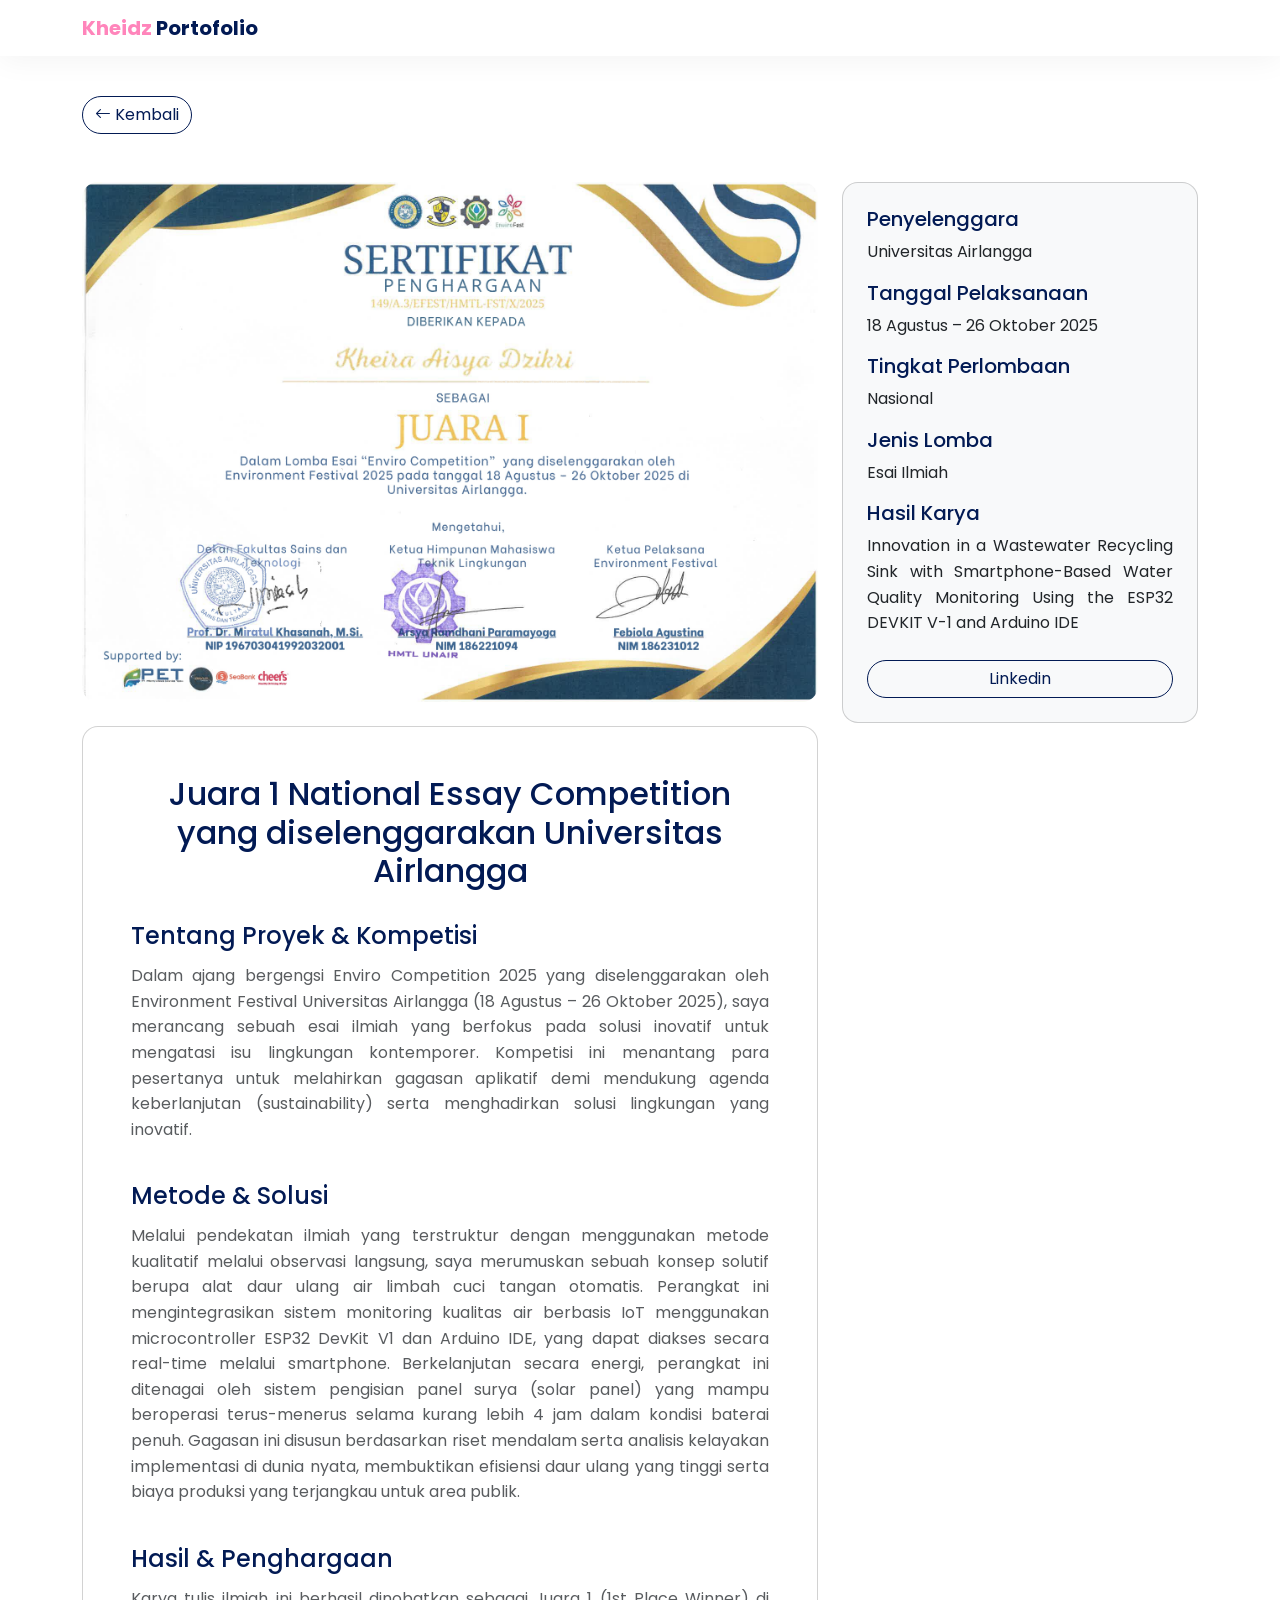
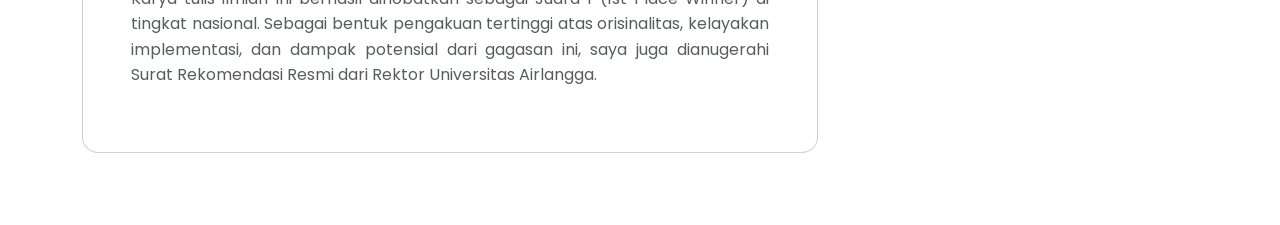
==== detail1.html @ 9e65a389 "first commit" ====
<!DOCTYPE html>
<html lang="en">

<head>
    <meta charset="UTF-8">
    <meta name="viewport" content="width=device-width, initial-scale=1.0">
    <title>Document</title>
    <link href="https://cdn.jsdelivr.net/npm/bootstrap@5.3.7/dist/css/bootstrap.min.css" rel="stylesheet">
    <link rel="stylesheet" href="https://cdn.jsdelivr.net/npm/bootstrap-icons@1.13.1/font/bootstrap-icons.min.css">
    <link rel="preconnect" href="https://fonts.googleapis.com">
    <link rel="preconnect" href="https://fonts.gstatic.com" crossorigin>
    <link
        href="https://fonts.googleapis.com/css2?family=Poppins:ital,wght@0,100;0,200;0,300;0,400;0,500;0,600;0,700;0,800;0,900;1,100;1,200;1,300;1,400;1,500;1,600;1,700;1,800;1,900&display=swap"
        rel="stylesheet">
    <link href="https://fonts.googleapis.com/css2?family=Montserrat:ital,wght@0,100..900;1,100..900&display=swap"
        rel="stylesheet">
    <link href="https://unpkg.com/aos@2.3.1/dist/aos.css" rel="stylesheet">
    <link rel="stylesheet" href="styleportof.css">

</head>

<body>
    <nav class="navbar navbar-expand-lg sticky-top navbar">
        <div class="container">
            <a class="navbar-brand fw-bold" href="index.html"> <span class="text-secondary">Kheidz</span> <span
                    class="text-primary">Portofolio</span></a>
        </div>
    </nav>

    <section class="py-4">
        <div class="container">
            <a href="index.html" class="btn btn-outline-secondary mt-3"><i class="bi bi-arrow-left"></i>
                Kembali</a>

            <div class="row mt-4 mb-5 g-4">
                <div class="col-lg-8">
                    <img src="photo/JUARA 1 ESSAY UNAIR TEKNIK LINGKUNGAN_page-0001.jpg" alt="Juara 1 Essay UNAIR"
                        class="img-fluid image-detail rounded-4 mx-auto d-block mb-4">
                    <div class="card rounded-4 p-4 p-md-5 mt-4">
                        <h2 class="text-primary text-center">Juara 1 National Essay Competition yang
                            diselenggarakan
                            Universitas Airlangga</h2>
                        <h4 class="text-primary mt-4 text-justify">Tentang Proyek & Kompetisi</h4>
                        <p class="text-muted mt-1 text-justify">
                            Dalam ajang bergengsi Enviro Competition 2025 yang diselenggarakan oleh Environment Festival Universitas Airlangga (18 Agustus – 26 Oktober 2025), saya merancang sebuah esai ilmiah yang berfokus pada solusi inovatif untuk mengatasi isu lingkungan kontemporer. Kompetisi ini menantang para pesertanya untuk melahirkan gagasan aplikatif demi mendukung agenda keberlanjutan (sustainability) serta menghadirkan solusi lingkungan yang inovatif.
                        </p>
                        <h4 class="text-primary mt-4 text-justify">Metode & Solusi</h4>
                        <p class="text-muted mt-1 text-justify">
                           Melalui pendekatan ilmiah yang terstruktur dengan menggunakan metode kualitatif melalui observasi langsung, saya merumuskan sebuah konsep solutif berupa alat daur ulang air limbah cuci tangan otomatis. Perangkat ini mengintegrasikan sistem monitoring kualitas air berbasis IoT menggunakan microcontroller ESP32 DevKit V1 dan Arduino IDE, yang dapat diakses secara real-time melalui smartphone. Berkelanjutan secara energi, perangkat ini ditenagai oleh sistem pengisian panel surya (solar panel) yang mampu beroperasi terus-menerus selama kurang lebih 4 jam dalam kondisi baterai penuh. Gagasan ini disusun berdasarkan riset mendalam serta analisis kelayakan implementasi di dunia nyata, membuktikan efisiensi daur ulang yang tinggi serta biaya produksi yang terjangkau untuk area publik.
                        </p>
                        <h4 class="text-primary mt-4 text-justify">Hasil & Penghargaan</h4>
                        <p class="text-muted mt-1 text-justify">
                           Karya tulis ilmiah ini berhasil dinobatkan sebagai Juara 1 (1st Place Winner) di tingkat nasional. Sebagai bentuk pengakuan tertinggi atas orisinalitas, kelayakan implementasi, dan dampak potensial dari gagasan ini, saya juga dianugerahi Surat Rekomendasi Resmi dari Rektor Universitas Airlangga.
                        </p>
                    </div>
                </div>
                <div class="col-lg-4">
                    <div class="card p-4 rounded-4 bg-light detail-sidebar-card">
                        <h4 class="text-primary fs-5">Penyelenggara</h4>
                        <p class="text-color mb-3">Universitas Airlangga</p>
                        <h4 class="text-primary fs-5">Tanggal Pelaksanaan</h4>
                        <p class="text-color mb-3">18 Agustus – 26 Oktober 2025</p>
                        <h4 class="text-primary fs-5">Tingkat Perlombaan</h4>
                        <p class="text-color mb-3">Nasional</p>
                        <h4 class="text-primary fs-5">Jenis Lomba</h4>
                        <p class="text-color mb-3">Esai Ilmiah</p>

                        <h4 class="text-primary fs-5">Hasil Karya</h4>
                        <p class="text-color text-justify mb-4">Innovation in a Wastewater Recycling Sink with Smartphone-Based Water Quality Monitoring Using the ESP32 DEVKIT V-1 and Arduino IDE</p>
                        <a href="https://www.linkedin.com/in/kheira-aisya-dzikri/details/projects/" class="btn btn-outline-primary w-100">Linkedin</a>
                    </div>
                </div>
            </div>
        </div>
    </section>
</body>

</html>
---- styleportof.css ----
:root {
    --primary-color: #021A54;
    --secondary-color: #FFCEE3;
    --tersier-color: #FF85BB;
    --background-color: #F5F5F5;
    --text-color: #333333;
    --font-sans: "Poppins", sans-serif;
    --font-logo: "Montserrat", sans-serif;
    --text-gray: #6B7280;
}

body {
    font-family: var(--font-sans);
}

.navbar {
    background-color: rgba(255, 255, 255, 0.75);
    /* untuk nge blur komponen di belakang navbar */
    backdrop-filter: blur(12px);
    box-shadow: 0 4px 30px rgba(0, 0, 0, 0.05);
}

.nav-link {
    border-radius: 50px;
}

.nav-link:hover {
    background-color: rgba(255, 199, 237, 0.38);
    border-radius: 50px;
    transition: 0.1s ease-in-out;
    transform: scale(1.05);
}

.btn {
    border-radius: 126px;
}

.btn-primary {
    background-color: var(--tersier-color);
    color: white;
    border-color: var(--tersier-color);
}

.btn-primary:hover {
    background-color: var(--primary-color) !important;
    color: var(--tersier-color) !important;
    border-color: var(--primary-color);
}

.btn-floating {
    color: white;
}

.btn-floating:hover {
    color: var(--tersier-color) !important;
    transform: scale(1.3) !important;
    transition: 0.1s ease-in-out;
}

.text-primary {
    color: var(--primary-color) !important;
}

.text-secondary {
    color: var(--tersier-color) !important;
}

.text-tersiary {
    color: var(--background-color) !important;
}

.btn-outline-primary {
    color: var(--primary-color) !important;
    border-color: var(--primary-color) !important;
    align-self: flex-end;
}

.btn-outline-primary:hover {
    background-color: var(--primary-color) !important;
    color: white !important;
}

.btn-outline-primary:active {
    color: white !important;
    border-color: var(--primary-color) !important;
    background-color: var(--primary-color) !important;
}

.btn-outline-secondary {
    color: var(--primary-color) !important;
    border-color: var(--primary-color) !important;
}

.btn-outline-secondary:hover {
    background-color: var(--primary-color) !important;
    color: var(--background-color) !important;
}

.border-secondary {
    border-color: var(--secondary-color) !important;
}

.text-justify {
    text-align: justify !important;
}

p, .card-text, .card-text-tentang, .lead, label, input, textarea {
    font-family: var(--font-sans) !important;
    line-height: 1.6;
}

.card-title {
    color: var(--primary-color);
}

.card-text {
    color: var(--text-color);
    font-size: 0.95rem;
    font-weight: 400;
    text-align: justify;
    padding: 16px;
}

.card-text-tentang {
    color: #021A54;
    font-size: 0.95rem;
    font-weight: 400;
    padding: 12px 16px;
}

.card-footer {
    background-color: rgb(255, 255, 255, 0.0);
}

.card {
    transition: all 0.3s ease-in-out;
}

.card:hover {
    transform: translateY(-8px) !important;
    box-shadow: 0 20px 40px rgba(0, 0, 0, 0.1) !important;
}

.card-img-top:hover {
    transform: scale(1.05);
}

.text-body-secondary {
    color: #ffff !important;
    padding-left: 16px;
}

.border-primary {
    border-color: var(--primary-color) !important;
}

.hubungi-saya {
    box-shadow: 0 20px 40px rgba(0, 0, 0, 0.1) !important;
}

.border-bottom {
    border-radius: 40%;
}

.linkedin {
    text-decoration: none;
    color: var(--primary-color);
}

/* ==========================================
   7. CAPSULE MARQUEE
   ========================================== */
.marquee-container {
    width: 100%;
    background-color: rgba(255, 255, 255, 0.03) !important;
    backdrop-filter: blur(8px);
    padding: 15px 0;
    overflow: hidden;
    display: flex;
    border-top: 1px solid rgba(255, 255, 255, 0.1);
    border-bottom: 1px solid rgba(255, 255, 255, 0.1);
}

.marquee-content {
    display: flex;
    animation: marquee 20s linear infinite;
    width: max-content;
}

.marquee-item {
    flex: 0 0 auto;
    padding: 0 20px;
    font-size: 1.2rem;
    white-space: nowrap;
}

@keyframes marquee {
    0% {
        transform: translateX(0%);
    }

    100% {
        transform: translateX(-50%);
    }
}

.marquee-container:hover .marquee-content {
    animation-play-state: paused;
}

.text-run-1 {
    background-color: #021A54;
    color: #fff8db;
}

.text-run-2 {
    background-color: #ffc7ed;
    color: #021A54;
}

.text-run-3 {
    background-color: #7d8abc;
    color: white;
}

.text-run-4 {
    background-color: #021A54;
    color: #ff85bb;
}

.text-run-5 {
    background-color: #ff85bb;
    color: #021A54;
}

.text-run-6 {
    background-color: #7d8abc;
    color: #021A54;
}

.text-gray {
    color: var(--text-gray);
    font-size: large;
}

.section-spacing {
    padding: 8rem 0;
}

.stat-number {
    font-size: 5rem;
    font-weight: 700;
    line-height: 1;
    margin-bottom: 0.5rem;
    letter-spacing: -0.04em;
    color: var(--primary-color);
}

.stat-number:hover {
    transform: scale(1.1);
    transition: 0.25s ease-in-out;
}

.backgorund-color {
    background-color: rgba(255, 206, 227, 0.555) !important;
}

/* bagian stack achievement */

.section-1 {
    background: hsl(265.3, 10%, 75%);
}

.card1 {
    position: sticky;
    top: 128px;
}

.card__inner {
    will-change: transform;
    background: white;
    display: flex;
    overflow: hidden;
    box-shadow: 0 25px 50px -12px hsla(265.3, 20%, 10%, 35%);
    transform-origin: center top;
}

.cards {
    max-width: 656px;
    margin: 0 auto;
    display: grid;
    grid-template-rows: repeat(var(--cards-count), var(--card-height));
    gap: 40px 0;
}

.card__image-container {
    display: flex;
    width: 100%;
    flex-shrink: 0;
}

.card__image {
    width: 100%;
    height: 100%;
    object-fit: cover;
}

.space {
    margin-top: 88px;
    margin-bottom: 128px;
}

@media (max-width: 600px) {
    .card__inner {
        flex-direction: column;
    }

    .card__image-container {
        width: 100%;
    }

    .card__image {
        aspect-ratio: 16 / 9;
    }

    .card__title {
        font-size: 32px;
    }

    .card__description {
        font-size: 16px;
    }

    .card__content {
        padding: 30px 20px;
    }
}

.card__link {
    display: block;
    position: relative;
    width: 100%;
    height: 100%;
    text-decoration: none;
    overflow: hidden;
}

.card__link::after {
    content: "Klik untuk detail";
    position: absolute;
    top: 0;
    left: 0;
    width: 100%;
    height: 100%;
    background: rgba(0, 0, 0, 0.45);
    color: #ffffff;
    font-size: 24px;
    font-weight: 600;
    display: flex;
    align-items: center;
    justify-content: center;
    border-radius: inherit;
    opacity: 0;
    transition: opacity 0.25s ease;
    pointer-events: none;
}

.card__link:hover::after {
    opacity: 1;
}

/* ==========================================
   8. NOTIFIKASI UNDUH RESUME (CUSTOM TOAST)
   ========================================== */
.custom-notify-toast {
    background: rgba(2, 26, 84, 0.75) !important;
    backdrop-filter: blur(16px) saturate(180%) !important;
    -webkit-backdrop-filter: blur(16px) saturate(180%) !important;
    color: #ffffff !important;
    border: 1px solid rgba(255, 133, 187, 0.35) !important;
    border-radius: 50px !important;
    box-shadow: 0 10px 30px rgba(2, 26, 84, 0.25), 0 0 15px rgba(255, 133, 187, 0.2) !important;
    z-index: 9999 !important;
    padding: 8px 20px !important;
    margin-top: 20px !important;
    width: auto !important;
    max-width: fit-content !important;
    display: inline-flex !important;
}

.notify-icon-badge {
    width: 28px;
    height: 28px;
    background: linear-gradient(135deg, var(--tersier-color) 0%, var(--secondary-color) 100%);
    color: var(--primary-color) !important;
    border-radius: 50%;
    display: flex;
    align-items: center;
    justify-content: center;
    flex-shrink: 0;
    box-shadow: 0 3px 8px rgba(255, 133, 187, 0.35);
}

.notify-icon-badge [data-notify="icon"] {
    font-size: 0.92rem;
    color: var(--primary-color) !important;
}

.notify-text {
    color: #ffffff !important;
    font-size: 0.88rem;
    font-family: var(--font-sans);
    letter-spacing: 0.2px;
    white-space: nowrap;
}

/* ==========================================
   9. STACKED CARDS DECK (PRESTASI SAYA)
   ========================================== */
.stacked-cards-container {
    max-width: 860px;
    margin: 0 auto;
    display: flex;
    flex-direction: column;
    gap: 35px;
    padding-bottom: 60px;
}

.stacked-card-item {
    position: sticky;
    top: 120px;
    will-change: transform;
}

.stacked-card-item:nth-child(1) { top: 110px; }
.stacked-card-item:nth-child(2) { top: 135px; }
.stacked-card-item:nth-child(3) { top: 160px; }
.stacked-card-item:nth-child(4) { top: 185px; }
.stacked-card-item:nth-child(5) { top: 210px; }

.stacked-card {
    background: #ffffff;
    border: 1px solid rgba(2, 26, 84, 0.08);
    border-radius: 24px !important;
    box-shadow: 0 20px 45px rgba(2, 26, 84, 0.12);
    overflow: hidden;
    transition: transform 0.35s ease, box-shadow 0.35s ease, border-color 0.35s ease;
}

.stacked-card:hover {
    transform: translateY(-6px) scale(1.01);
    box-shadow: 0 30px 60px rgba(2, 26, 84, 0.18) !important;
    border-color: rgba(255, 133, 187, 0.5);
}

.stacked-card-img-box {
    position: relative;
    overflow: hidden;
    border-radius: 18px;
    aspect-ratio: 4 / 3;
}

.stacked-card-img {
    width: 100%;
    height: 100%;
    object-fit: cover;
    transition: transform 0.4s ease;
}

.stacked-card:hover .stacked-card-img {
    transform: scale(1.05);
}

.achievement-badge {
    font-size: 0.82rem;
    letter-spacing: 0.3px;
    box-shadow: 0 4px 10px rgba(0, 0, 0, 0.15);
    z-index: 2;
}

.badge-gold {
    background: linear-gradient(135deg, #FF85BB 0%, #FFCEE3 100%);
    color: #021A54;
}

.badge-silver {
    background: linear-gradient(135deg, #021A54 0%, #304C89 100%);
    color: #ffffff;
}

/* Hero Image Natural Aesthetic Styling */
.hero-img {
    max-width: 440px;
    width: 100%;
    height: auto;
    border-radius: 28px !important;
    box-shadow: 0 15px 35px rgba(2, 26, 84, 0.12) !important;
    border: 4px solid #ffffff;
    transition: transform 0.35s ease, box-shadow 0.35s ease;
}

.hero-img:hover {
    transform: translateY(-4px) scale(1.01);
    box-shadow: 0 20px 45px rgba(2, 26, 84, 0.18) !important;
}

/* Non-Intrusive Responsive Adjustments */
img {
    max-width: 100%;
}

@media (max-width: 768px) {
    #home {
        min-height: auto !important;
        padding-top: 1.5rem !important;
        padding-bottom: 2rem !important;
    }
    #home .container {
        padding-top: 1rem !important;
        margin-top: 0 !important;
    }
    .stacked-card-item {
        top: 90px !important;
    }
    .hero-img {
        max-width: 100% !important;
        height: auto !important;
    }
}
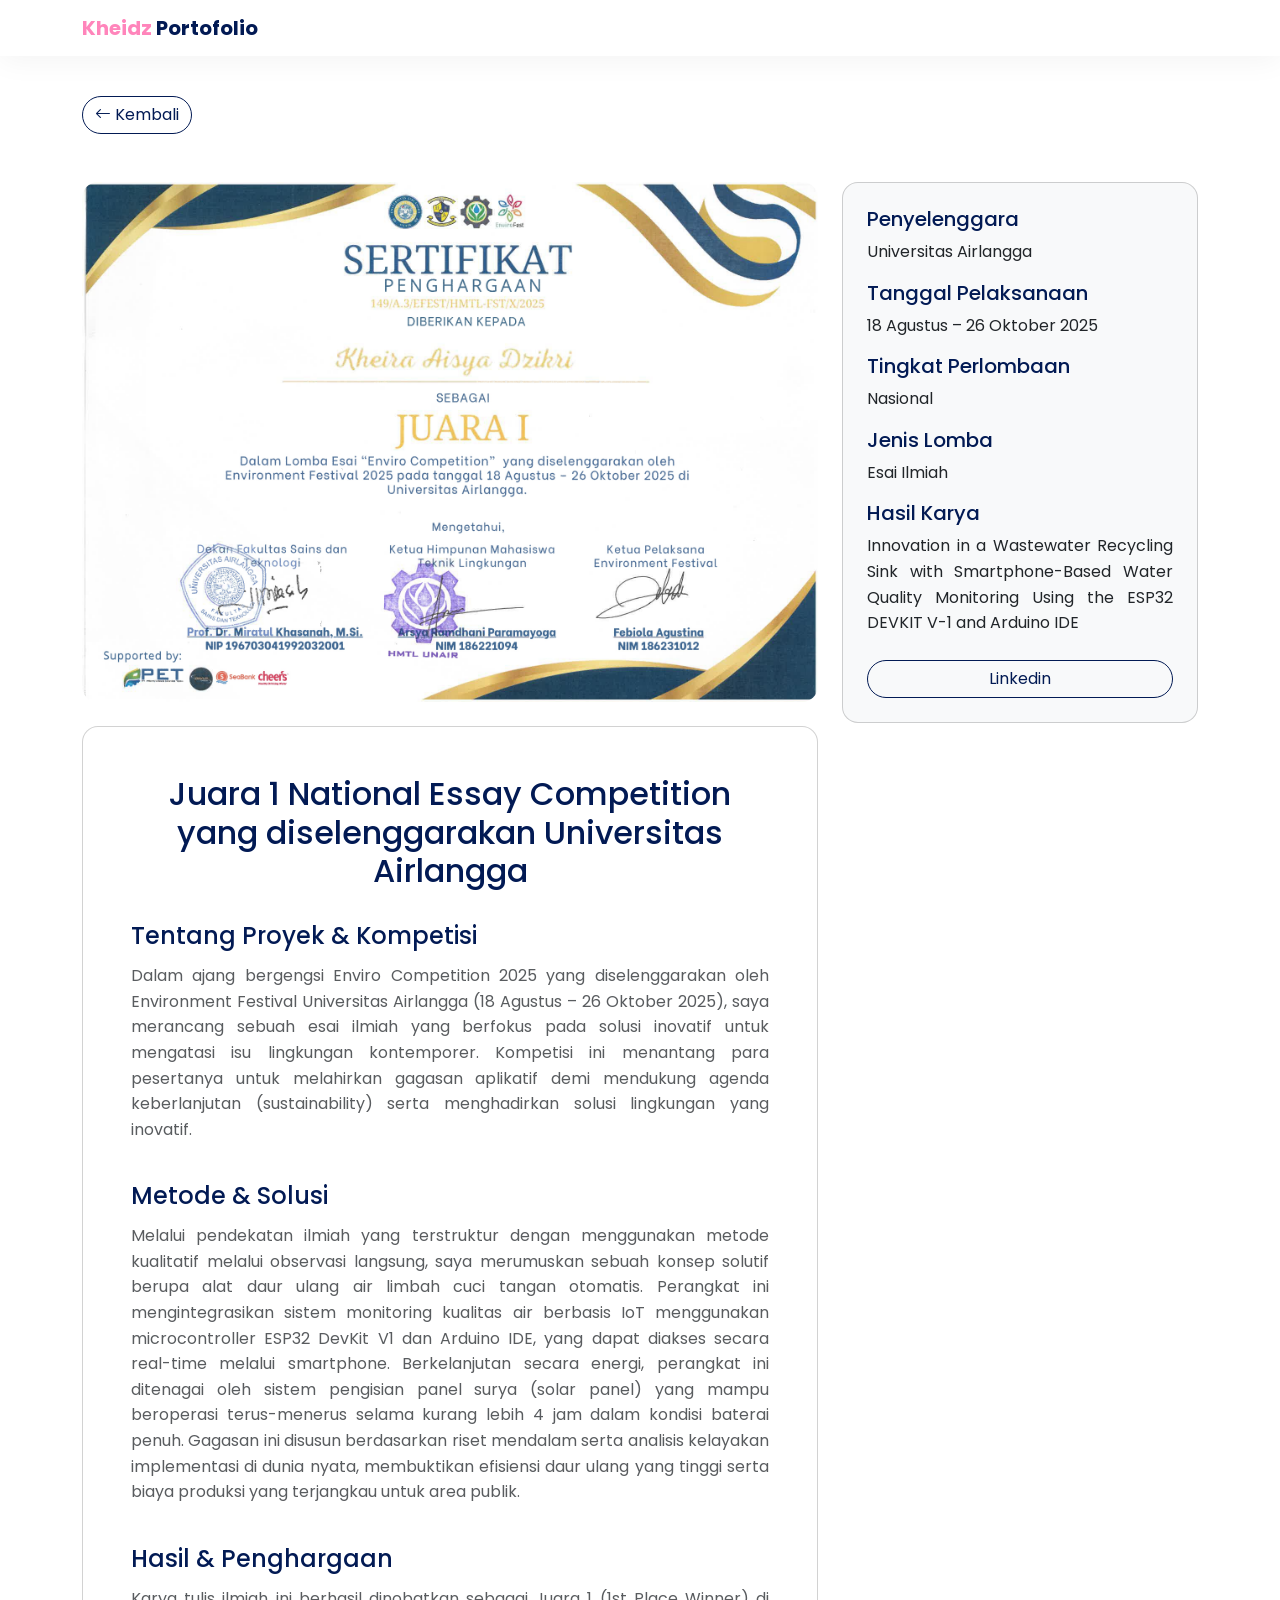
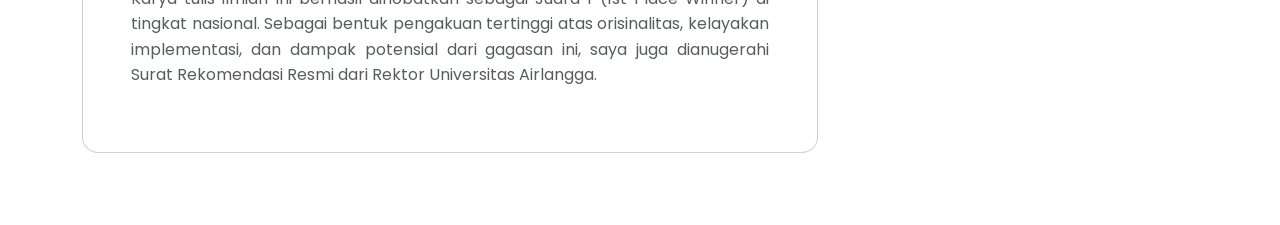
==== commit b69d23df: "vhange the sticky fitur" ====
--- a/detail1.html
+++ b/detail1.html
@@ -32,7 +32,7 @@
             <a href="index.html" class="btn btn-outline-secondary mt-3"><i class="bi bi-arrow-left"></i>
                 Kembali</a>
 
-            <div class="row mt-4 mb-5 g-4">
+            <div class="row mt-4 mb-5 g-4 detail-layout">
                 <div class="col-lg-8">
                     <img src="photo/JUARA 1 ESSAY UNAIR TEKNIK LINGKUNGAN_page-0001.jpg" alt="Juara 1 Essay UNAIR"
                         class="img-fluid image-detail rounded-4 mx-auto d-block mb-4">
@@ -54,7 +54,7 @@
                         </p>
                     </div>
                 </div>
-                <div class="col-lg-4">
+                <div class="col-lg-4 detail-sidebar-column">
                     <div class="card p-4 rounded-4 bg-light detail-sidebar-card">
                         <h4 class="text-primary fs-5">Penyelenggara</h4>
                         <p class="text-color mb-3">Universitas Airlangga</p>
--- a/styleportof.css
+++ b/styleportof.css
@@ -310,7 +310,33 @@
     margin-bottom: 128px;
 }
 
-@media (max-width: 600px) {
+.detail-sidebar-column {
+    align-self: flex-start !important;
+    height: fit-content;
+    position: sticky;
+    top: 6rem;
+    z-index: 10;
+}
+
+.detail-layout {
+    align-items: flex-start;
+}
+
+.detail-sidebar-card {
+    margin-bottom: 1rem;
+}
+
+.detail-sidebar-card:hover {
+    transform: none !important;
+}
+
+@media (max-width: 991.98px) {
+    .detail-sidebar-column {
+        align-self: auto !important;
+        height: auto;
+        position: static;
+    }
+
     .card__inner {
         flex-direction: column;
     }
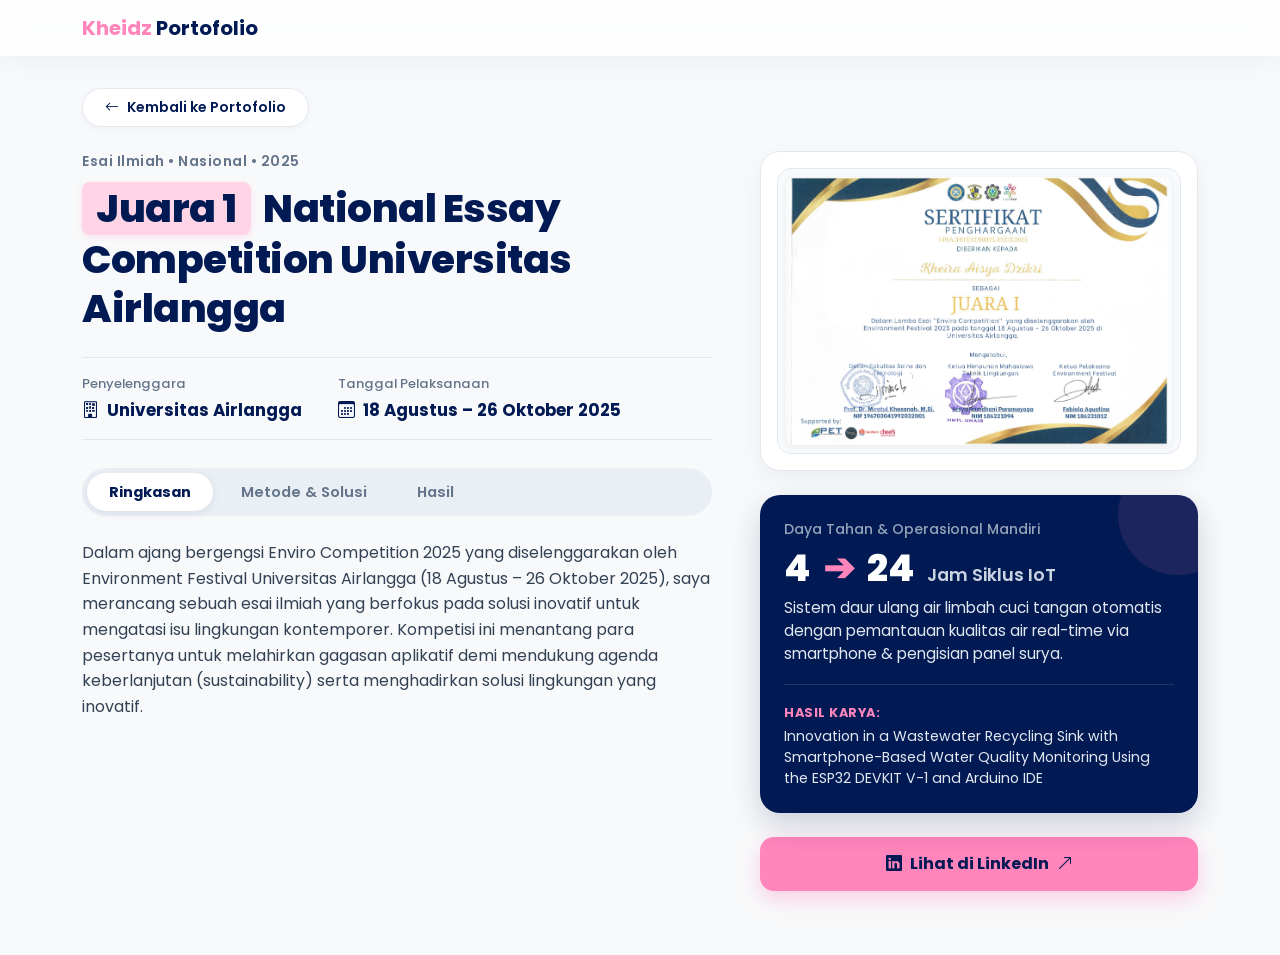
==== commit 6fcd9602: "feat: add dedicated detail prestasi styling and update detail pages" ====
--- a/detail1.html
+++ b/detail1.html
@@ -1,78 +1,209 @@
 <!DOCTYPE html>
-<html lang="en">
+<html lang="id">
 
 <head>
     <meta charset="UTF-8">
     <meta name="viewport" content="width=device-width, initial-scale=1.0">
-    <title>Document</title>
+    <title>Juara 1 Essay UNAIR - Kheira Aisya Dzikri</title>
     <link href="https://cdn.jsdelivr.net/npm/bootstrap@5.3.7/dist/css/bootstrap.min.css" rel="stylesheet">
     <link rel="stylesheet" href="https://cdn.jsdelivr.net/npm/bootstrap-icons@1.13.1/font/bootstrap-icons.min.css">
     <link rel="preconnect" href="https://fonts.googleapis.com">
     <link rel="preconnect" href="https://fonts.gstatic.com" crossorigin>
-    <link
-        href="https://fonts.googleapis.com/css2?family=Poppins:ital,wght@0,100;0,200;0,300;0,400;0,500;0,600;0,700;0,800;0,900;1,100;1,200;1,300;1,400;1,500;1,600;1,700;1,800;1,900&display=swap"
-        rel="stylesheet">
-    <link href="https://fonts.googleapis.com/css2?family=Montserrat:ital,wght@0,100..900;1,100..900&display=swap"
-        rel="stylesheet">
+    <link href="https://fonts.googleapis.com/css2?family=Poppins:ital,wght@0,300;0,400;0,500;0,600;0,700;0,800;1,400;1,600&display=swap" rel="stylesheet">
+    <link href="https://fonts.googleapis.com/css2?family=Montserrat:ital,wght@0,100..900;1,100..900&display=swap" rel="stylesheet">
     <link href="https://unpkg.com/aos@2.3.1/dist/aos.css" rel="stylesheet">
-    <link rel="stylesheet" href="styleportof.css">
-
+    <link rel="stylesheet" href="styleportof.css?v=3">
+    <link rel="stylesheet" href="detail-prestasi.css?v=1">
 </head>
 
-<body>
+<body class="detail-body-bg">
+    <!-- 1. Header Portfolio -->
     <nav class="navbar navbar-expand-lg sticky-top navbar">
         <div class="container">
-            <a class="navbar-brand fw-bold" href="index.html"> <span class="text-secondary">Kheidz</span> <span
-                    class="text-primary">Portofolio</span></a>
+            <a class="navbar-brand fw-bold" href="index.html">
+                <span class="text-secondary">Kheidz</span> <span class="text-primary">Portofolio</span>
+            </a>
         </div>
     </nav>
 
-    <section class="py-4">
+    <main class="detail-section">
         <div class="container">
-            <a href="index.html" class="btn btn-outline-secondary mt-3"><i class="bi bi-arrow-left"></i>
-                Kembali</a>
-
-            <div class="row mt-4 mb-5 g-4 detail-layout">
-                <div class="col-lg-8">
-                    <img src="photo/JUARA 1 ESSAY UNAIR TEKNIK LINGKUNGAN_page-0001.jpg" alt="Juara 1 Essay UNAIR"
-                        class="img-fluid image-detail rounded-4 mx-auto d-block mb-4">
-                    <div class="card rounded-4 p-4 p-md-5 mt-4">
-                        <h2 class="text-primary text-center">Juara 1 National Essay Competition yang
-                            diselenggarakan
-                            Universitas Airlangga</h2>
-                        <h4 class="text-primary mt-4 text-justify">Tentang Proyek & Kompetisi</h4>
-                        <p class="text-muted mt-1 text-justify">
-                            Dalam ajang bergengsi Enviro Competition 2025 yang diselenggarakan oleh Environment Festival Universitas Airlangga (18 Agustus – 26 Oktober 2025), saya merancang sebuah esai ilmiah yang berfokus pada solusi inovatif untuk mengatasi isu lingkungan kontemporer. Kompetisi ini menantang para pesertanya untuk melahirkan gagasan aplikatif demi mendukung agenda keberlanjutan (sustainability) serta menghadirkan solusi lingkungan yang inovatif.
-                        </p>
-                        <h4 class="text-primary mt-4 text-justify">Metode & Solusi</h4>
-                        <p class="text-muted mt-1 text-justify">
-                           Melalui pendekatan ilmiah yang terstruktur dengan menggunakan metode kualitatif melalui observasi langsung, saya merumuskan sebuah konsep solutif berupa alat daur ulang air limbah cuci tangan otomatis. Perangkat ini mengintegrasikan sistem monitoring kualitas air berbasis IoT menggunakan microcontroller ESP32 DevKit V1 dan Arduino IDE, yang dapat diakses secara real-time melalui smartphone. Berkelanjutan secara energi, perangkat ini ditenagai oleh sistem pengisian panel surya (solar panel) yang mampu beroperasi terus-menerus selama kurang lebih 4 jam dalam kondisi baterai penuh. Gagasan ini disusun berdasarkan riset mendalam serta analisis kelayakan implementasi di dunia nyata, membuktikan efisiensi daur ulang yang tinggi serta biaya produksi yang terjangkau untuk area publik.
-                        </p>
-                        <h4 class="text-primary mt-4 text-justify">Hasil & Penghargaan</h4>
-                        <p class="text-muted mt-1 text-justify">
-                           Karya tulis ilmiah ini berhasil dinobatkan sebagai Juara 1 (1st Place Winner) di tingkat nasional. Sebagai bentuk pengakuan tertinggi atas orisinalitas, kelayakan implementasi, dan dampak potensial dari gagasan ini, saya juga dianugerahi Surat Rekomendasi Resmi dari Rektor Universitas Airlangga.
-                        </p>
+            <!-- 1. Tombol Kembali -->
+            <div class="mb-4" data-aos="fade-up" data-aos-duration="600">
+                <a href="index.html#achievement" class="detail-back-btn">
+                    <i class="bi bi-arrow-left me-2"></i> Kembali ke Portofolio
+                </a>
+            </div>
+
+            <!-- Responsive Container -->
+            <div class="detail-grid-container">
+                <!-- Main Info Column (Left on Desktop) -->
+                <div class="detail-col-main" data-aos="fade-up" data-aos-duration="750">
+                    <!-- 2. Kategori Prestasi & Judul Besar dengan Highlight Pink -->
+                    <div class="detail-header-block detail-order-1">
+                        <div class="detail-overline">
+                            Esai Ilmiah • Nasional • 2025
+                        </div>
+                        <h1 class="detail-main-title">
+                            <span class="detail-rank-highlight">Juara 1</span> National Essay Competition Universitas Airlangga
+                        </h1>
+                    </div>
+
+                    <!-- 3. Informasi Penyelenggara dan Tanggal dengan Divider Rapi -->
+                    <div class="detail-meta-horizontal detail-order-3">
+                        <div class="detail-meta-item">
+                            <span class="detail-meta-label">Penyelenggara</span>
+                            <span class="detail-meta-value">
+                                <i class="bi bi-building me-2"></i> Universitas Airlangga
+                            </span>
+                        </div>
+                        <div class="detail-meta-item">
+                            <span class="detail-meta-label">Tanggal Pelaksanaan</span>
+                            <span class="detail-meta-value">
+                                <i class="bi bi-calendar3 me-2"></i> 18 Agustus – 26 Oktober 2025
+                            </span>
+                        </div>
+                    </div>
+
+                    <!-- 5. Tab Interaktif Ringkasan, Metode, dan Hasil -->
+                    <div class="detail-tabs-nav detail-order-5" role="tablist">
+                        <button class="detail-tab-btn active" data-tab="tab-ringkasan" type="button" role="tab" aria-selected="true">Ringkasan</button>
+                        <button class="detail-tab-btn" data-tab="tab-metode" type="button" role="tab" aria-selected="false">
+                            <span class="tab-label-full">Metode & Solusi</span>
+                            <span class="tab-label-short">Metode</span>
+                        </button>
+                        <button class="detail-tab-btn" data-tab="tab-hasil" type="button" role="tab" aria-selected="false">Hasil</button>
+                    </div>
+
+                    <!-- 6. Deskripsi Sesuai Tab yang Aktif -->
+                    <div class="detail-tab-content detail-order-6">
+                        <!-- Tab 1: Ringkasan -->
+                        <div class="detail-tab-pane active" id="tab-ringkasan" role="tabpanel">
+                            <p>
+                                Dalam ajang bergengsi Enviro Competition 2025 yang diselenggarakan oleh Environment Festival Universitas Airlangga (18 Agustus – 26 Oktober 2025), saya merancang sebuah esai ilmiah yang berfokus pada solusi inovatif untuk mengatasi isu lingkungan kontemporer. Kompetisi ini menantang para pesertanya untuk melahirkan gagasan aplikatif demi mendukung agenda keberlanjutan (sustainability) serta menghadirkan solusi lingkungan yang inovatif.
+                            </p>
+                        </div>
+
+                        <!-- Tab 2: Metode & Solusi -->
+                        <div class="detail-tab-pane" id="tab-metode" role="tabpanel">
+                            <p>
+                                Melalui pendekatan ilmiah yang terstruktur dengan menggunakan metode kualitatif melalui observasi langsung, saya merumuskan sebuah konsep solutif berupa alat daur ulang air limbah cuci tangan otomatis. Perangkat ini mengintegrasikan sistem monitoring kualitas air berbasis IoT menggunakan microcontroller ESP32 DevKit V1 dan Arduino IDE, yang dapat diakses secara real-time melalui smartphone. Berkelanjutan secara energi, perangkat ini ditenagai oleh sistem pengisian panel surya (solar panel) yang mampu beroperasi terus-menerus selama kurang lebih 4 jam dalam kondisi baterai penuh. Gagasan ini disusun berdasarkan riset mendalam serta analisis kelayakan implementasi di dunia nyata, membuktikan efisiensi daur ulang yang tinggi serta biaya produksi yang terjangkau untuk area publik.
+                            </p>
+                        </div>
+
+                        <!-- Tab 3: Hasil -->
+                        <div class="detail-tab-pane" id="tab-hasil" role="tabpanel">
+                            <p>
+                                Karya tulis ilmiah ini berhasil dinobatkan sebagai Juara 1 (1st Place Winner) di tingkat nasional. Sebagai bentuk pengakuan tertinggi atas orisinalitas, kelayakan implementasi, dan dampak potensial dari gagasan ini, saya juga dianugerahi Surat Rekomendasi Resmi dari Rektor Universitas Airlangga.
+                            </p>
+                        </div>
                     </div>
                 </div>
-                <div class="col-lg-4 detail-sidebar-column">
-                    <div class="card p-4 rounded-4 bg-light detail-sidebar-card">
-                        <h4 class="text-primary fs-5">Penyelenggara</h4>
-                        <p class="text-color mb-3">Universitas Airlangga</p>
-                        <h4 class="text-primary fs-5">Tanggal Pelaksanaan</h4>
-                        <p class="text-color mb-3">18 Agustus – 26 Oktober 2025</p>
-                        <h4 class="text-primary fs-5">Tingkat Perlombaan</h4>
-                        <p class="text-color mb-3">Nasional</p>
-                        <h4 class="text-primary fs-5">Jenis Lomba</h4>
-                        <p class="text-color mb-3">Esai Ilmiah</p>
-
-                        <h4 class="text-primary fs-5">Hasil Karya</h4>
-                        <p class="text-color text-justify mb-4">Innovation in a Wastewater Recycling Sink with Smartphone-Based Water Quality Monitoring Using the ESP32 DEVKIT V-1 and Arduino IDE</p>
-                        <a href="https://www.linkedin.com/in/kheira-aisya-dzikri/details/projects/" class="btn btn-outline-primary w-100">Linkedin</a>
+
+                <!-- Side Column (Right on Desktop) -->
+                <div class="detail-col-side" data-aos="fade-up" data-aos-duration="850">
+                    <!-- 2. Kartu Sertifikat -->
+                    <div class="detail-card-white detail-order-2">
+                        <div class="detail-cert-box">
+                            <img src="photo/JUARA 1 ESSAY UNAIR TEKNIK LINGKUNGAN_page-0001.jpg" 
+                                 alt="Sertifikat Juara 1 Essay UNAIR" 
+                                 class="detail-cert-img" 
+                                 loading="lazy">
+                        </div>
+                    </div>
+
+                    <!-- 4. Panel Informasi Pendukung Berwarna Navy dengan Teks Putih -->
+                    <div class="detail-card-navy detail-order-4">
+                        <div class="detail-navy-label">Daya Tahan & Operasional Mandiri</div>
+                        <div class="detail-navy-stat">
+                            <span>4</span>
+                            <span class="detail-stat-arrow">➔</span>
+                            <span>24</span>
+                            <span class="detail-stat-unit">Jam Siklus IoT</span>
+                        </div>
+                        <div class="detail-navy-subtext">
+                            Sistem daur ulang air limbah cuci tangan otomatis dengan pemantauan kualitas air real-time via smartphone & pengisian panel surya.
+                        </div>
+                        <div class="detail-navy-divider"></div>
+                        <div class="detail-navy-project">
+                            <span class="detail-navy-project-label">Hasil Karya:</span>
+                            <span class="detail-navy-project-title">
+                                Innovation in a Wastewater Recycling Sink with Smartphone-Based Water Quality Monitoring Using the ESP32 DEVKIT V-1 and Arduino IDE
+                            </span>
+                        </div>
+                    </div>
+
+                    <!-- 7. Tombol LinkedIn di Bagian Bawah Konten -->
+                    <div class="detail-linkedin-wrapper detail-order-7">
+                        <a href="https://www.linkedin.com/in/kheira-aisya-dzikri/details/projects/" 
+                           target="_blank" 
+                           rel="noopener noreferrer" 
+                           class="detail-linkedin-btn">
+                            <i class="bi bi-linkedin me-2"></i>
+                            <span>Lihat di LinkedIn</span>
+                            <i class="bi bi-arrow-up-right ms-2"></i>
+                        </a>
                     </div>
                 </div>
             </div>
         </div>
-    </section>
+    </main>
+
+        <script src="https://unpkg.com/aos@2.3.1/dist/aos.js"></script>
+    <script>
+        const prefersReducedMotion = window.matchMedia('(prefers-reduced-motion: reduce)').matches;
+        AOS.init({
+            duration: 800,
+            easing: 'ease-in-out',
+            once: true,
+            disable: function() {
+                return prefersReducedMotion;
+            }
+        });
+
+        // Tab Interactivity with Smooth Horizontal Slide
+        document.addEventListener('DOMContentLoaded', function() {
+            const tabBtns = document.querySelectorAll('.detail-tab-btn');
+            const tabPanes = document.querySelectorAll('.detail-tab-pane');
+            const tabOrder = ['tab-ringkasan', 'tab-metode', 'tab-hasil'];
+
+            tabBtns.forEach(function(btn) {
+                btn.addEventListener('click', function() {
+                    const targetId = this.getAttribute('data-tab');
+                    const currentActiveBtn = document.querySelector('.detail-tab-btn.active');
+                    const currentActiveId = currentActiveBtn ? currentActiveBtn.getAttribute('data-tab') : null;
+
+                    if (targetId === currentActiveId) return;
+
+                    const currentIndex = tabOrder.indexOf(currentActiveId);
+                    const targetIndex = tabOrder.indexOf(targetId);
+                    const isMovingLeft = targetIndex < currentIndex;
+
+                    tabBtns.forEach(b => {
+                        b.classList.remove('active');
+                        b.setAttribute('aria-selected', 'false');
+                    });
+
+                    this.classList.add('active');
+                    this.setAttribute('aria-selected', 'true');
+
+                    tabPanes.forEach(p => {
+                        p.classList.remove('active', 'slide-left-pane');
+                    });
+
+                    const targetPane = document.getElementById(targetId);
+                    if (targetPane) {
+                        if (isMovingLeft) {
+                            targetPane.classList.add('slide-left-pane');
+                        }
+                        targetPane.classList.add('active');
+                    }
+                });
+            });
+        });
+    </script>
+    <script src="https://cdn.jsdelivr.net/npm/bootstrap@5.3.7/dist/js/bootstrap.bundle.min.js"></script>
+
 </body>
 
 </html>
--- a/styleportof.css
+++ b/styleportof.css
@@ -99,12 +99,22 @@
 .border-secondary {
     border-color: var(--secondary-color) !important;
 }
+.border-primary{
+    border-color: var(--primary-color) !important;
+    opacity: 0.85 !important;
+}
 
 .text-justify {
     text-align: justify !important;
 }
 
-p, .card-text, .card-text-tentang, .lead, label, input, textarea {
+p,
+.card-text,
+.card-text-tentang,
+.lead,
+label,
+input,
+textarea {
     font-family: var(--font-sans) !important;
     line-height: 1.6;
 }
@@ -310,33 +320,7 @@
     margin-bottom: 128px;
 }
 
-.detail-sidebar-column {
-    align-self: flex-start !important;
-    height: fit-content;
-    position: sticky;
-    top: 6rem;
-    z-index: 10;
-}
-
-.detail-layout {
-    align-items: flex-start;
-}
-
-.detail-sidebar-card {
-    margin-bottom: 1rem;
-}
-
-.detail-sidebar-card:hover {
-    transform: none !important;
-}
-
-@media (max-width: 991.98px) {
-    .detail-sidebar-column {
-        align-self: auto !important;
-        height: auto;
-        position: static;
-    }
-
+@media (max-width: 600px) {
     .card__inner {
         flex-direction: column;
     }
@@ -440,78 +424,427 @@
     white-space: nowrap;
 }
 
-/* ==========================================
-   9. STACKED CARDS DECK (PRESTASI SAYA)
-   ========================================== */
-.stacked-cards-container {
-    max-width: 860px;
+/* ===================================================
+   9. PRESTASI SECTION (MINIMALIST MONOCHROME REDESIGN)
+   =================================================== */
+.achievement-section {
+    background-color: #f8fafc;
+    border-top: 1px solid #e2e8f0;
+    border-bottom: 1px solid #e2e8f0;
+}
+
+.achievement-section-tag {
+    display: inline-flex;
+    align-items: center;
+    font-size: 0.76rem;
+    font-weight: 700;
+    text-transform: uppercase;
+    letter-spacing: 2px;
+    color: #475569;
+    background: #e2e8f0;
+    border: 1px solid #cbd5e1;
+    padding: 6px 16px;
+    border-radius: 50px;
+    margin-bottom: 8px;
+}
+
+.achievement-section-title {
+    color: #0f172a !important;
+    font-size: 2.25rem;
+    letter-spacing: -0.5px;
+}
+
+.achievement-divider {
+    width: 56px;
+    height: 4px;
+    background: #0f172a;
+    border-radius: 4px;
+}
+
+.achievement-section-desc {
+    color: #475569;
+    font-size: 1.05rem;
+    max-width: 720px;
     margin: 0 auto;
+    line-height: 1.7;
+}
+
+/* Cards Container */
+.achievement-cards-container {
+    max-width: 980px;
+    margin: 0 auto;
     display: flex;
     flex-direction: column;
-    gap: 35px;
-    padding-bottom: 60px;
-}
-
-.stacked-card-item {
-    position: sticky;
-    top: 120px;
-    will-change: transform;
-}
-
-.stacked-card-item:nth-child(1) { top: 110px; }
-.stacked-card-item:nth-child(2) { top: 135px; }
-.stacked-card-item:nth-child(3) { top: 160px; }
-.stacked-card-item:nth-child(4) { top: 185px; }
-.stacked-card-item:nth-child(5) { top: 210px; }
-
-.stacked-card {
+    gap: 28px;
+}
+
+/* Achievement Card Base */
+.achievement-card {
     background: #ffffff;
-    border: 1px solid rgba(2, 26, 84, 0.08);
-    border-radius: 24px !important;
-    box-shadow: 0 20px 45px rgba(2, 26, 84, 0.12);
+    border: 1px solid #e2e8f0;
+    border-radius: 20px;
+    box-shadow: 0 4px 20px -2px rgba(15, 23, 42, 0.05), 0 2px 6px -1px rgba(15, 23, 42, 0.03);
+    transition: transform 0.35s cubic-bezier(0.16, 1, 0.3, 1),
+        box-shadow 0.35s cubic-bezier(0.16, 1, 0.3, 1),
+        border-color 0.3s ease;
     overflow: hidden;
-    transition: transform 0.35s ease, box-shadow 0.35s ease, border-color 0.35s ease;
-}
-
-.stacked-card:hover {
-    transform: translateY(-6px) scale(1.01);
-    box-shadow: 0 30px 60px rgba(2, 26, 84, 0.18) !important;
-    border-color: rgba(255, 133, 187, 0.5);
-}
-
-.stacked-card-img-box {
     position: relative;
+}
+
+.achievement-card:hover {
+    transform: translateY(-4px);
+    box-shadow: 0 20px 40px -8px rgba(15, 23, 42, 0.1), 0 6px 14px -3px rgba(15, 23, 42, 0.04);
+    border-color: #94a3b8;
+}
+
+/* Inner Horizontal Flex Layout */
+.achievement-card-inner {
+    display: flex;
+    flex-direction: row;
+    align-items: center;
+    padding: 24px;
+    gap: 32px;
+}
+
+/* Left: Media / Certificate Column */
+.achievement-media-col {
+    flex: 0 0 380px;
+    max-width: 380px;
+    width: 100%;
+}
+
+.achievement-media-frame {
+    display: flex;
+    align-items: center;
+    justify-content: center;
+    position: relative;
+    background: #f1f5f9;
+    border: 1px solid #e2e8f0;
+    border-radius: 14px;
+    padding: 8px;
+    aspect-ratio: 1.414 / 1;
     overflow: hidden;
-    border-radius: 18px;
-    aspect-ratio: 4 / 3;
-}
-
-.stacked-card-img {
+    text-decoration: none;
+    box-shadow: inset 0 1px 3px rgba(0, 0, 0, 0.04);
+    transition: all 0.3s cubic-bezier(0.16, 1, 0.3, 1);
+}
+
+.achievement-card:hover .achievement-media-frame {
+    border-color: #94a3b8;
+    background: #e2e8f0;
+}
+
+.achievement-cert-img {
     width: 100%;
     height: 100%;
-    object-fit: cover;
-    transition: transform 0.4s ease;
-}
-
-.stacked-card:hover .stacked-card-img {
-    transform: scale(1.05);
-}
-
-.achievement-badge {
-    font-size: 0.82rem;
-    letter-spacing: 0.3px;
-    box-shadow: 0 4px 10px rgba(0, 0, 0, 0.15);
-    z-index: 2;
-}
-
-.badge-gold {
-    background: linear-gradient(135deg, #FF85BB 0%, #FFCEE3 100%);
-    color: #021A54;
-}
-
-.badge-silver {
-    background: linear-gradient(135deg, #021A54 0%, #304C89 100%);
+    object-fit: contain;
+    border-radius: 8px;
+    background: #ffffff;
+    box-shadow: 0 2px 8px rgba(0, 0, 0, 0.06);
+    transition: transform 0.4s cubic-bezier(0.16, 1, 0.3, 1);
+    display: block;
+}
+
+.achievement-media-frame:hover .achievement-cert-img {
+    transform: scale(1.02);
+}
+
+.achievement-media-overlay {
+    position: absolute;
+    inset: 0;
+    background: rgba(15, 23, 42, 0.45);
+    backdrop-filter: blur(2px);
+    display: flex;
+    align-items: center;
+    justify-content: center;
+    opacity: 0;
+    transition: opacity 0.25s ease;
+    border-radius: inherit;
+    pointer-events: none;
+}
+
+.achievement-media-frame:hover .achievement-media-overlay {
+    opacity: 1;
+}
+
+.achievement-overlay-badge {
+    background: #ffffff;
+    color: #0f172a;
+    font-size: 0.8rem;
+    font-weight: 600;
+    padding: 6px 14px;
+    border-radius: 50px;
+    box-shadow: 0 4px 12px rgba(0, 0, 0, 0.2);
+    display: inline-flex;
+    align-items: center;
+    gap: 6px;
+    transform: translateY(6px);
+    transition: transform 0.25s ease;
+}
+
+.achievement-media-frame:hover .achievement-overlay-badge {
+    transform: translateY(0);
+}
+
+/* Right: Information Column */
+.achievement-body-col {
+    flex: 1;
+    min-width: 0;
+    display: flex;
+    flex-direction: column;
+    justify-content: center;
+}
+
+/* Meta Badges Row */
+.achievement-meta-row {
+    display: flex;
+    flex-wrap: wrap;
+    align-items: center;
+    gap: 10px;
+    margin-bottom: 12px;
+}
+
+.achievement-rank-pill {
+    display: inline-flex;
+    align-items: center;
+    gap: 6px;
+    font-size: 0.78rem;
+    font-weight: 700;
+    text-transform: uppercase;
+    letter-spacing: 0.5px;
+    padding: 5px 14px;
+    border-radius: 50px;
+    transition: all 0.2s ease;
+}
+
+.achievement-rank-pill.rank-1 {
+    background: #0f172a;
     color: #ffffff;
+    box-shadow: 0 2px 6px rgba(15, 23, 42, 0.15);
+}
+
+.achievement-rank-pill.rank-2 {
+    background: #334155;
+    color: #ffffff;
+    box-shadow: 0 2px 6px rgba(51, 65, 85, 0.15);
+}
+
+.achievement-level-pill {
+    display: inline-flex;
+    align-items: center;
+    gap: 6px;
+    font-size: 0.78rem;
+    font-weight: 600;
+    color: #475569;
+    background: #f1f5f9;
+    border: 1px solid #e2e8f0;
+    padding: 4px 13px;
+    border-radius: 50px;
+    letter-spacing: 0.2px;
+}
+
+/* Title */
+.achievement-card-title {
+    font-size: 1.35rem;
+    font-weight: 700;
+    margin: 4px 0 6px 0;
+    line-height: 1.35;
+}
+
+.achievement-card-title a {
+    color: #0f172a;
+    text-decoration: none;
+    transition: color 0.2s ease;
+}
+
+.achievement-card-title a:hover {
+    color: #475569;
+}
+
+/* Institution / Organizer */
+.achievement-organizer {
+    font-size: 0.92rem;
+    font-weight: 600;
+    color: #334155;
+    display: flex;
+    align-items: center;
+    gap: 8px;
+    margin-bottom: 10px;
+}
+
+.achievement-organizer i {
+    color: #64748b;
+    font-size: 0.95rem;
+}
+
+/* Description */
+.achievement-desc {
+    font-size: 0.92rem;
+    color: #64748b;
+    line-height: 1.6;
+    margin-bottom: 20px;
+}
+
+/* Action Button */
+.achievement-action-row {
+    margin-top: auto;
+}
+
+.achievement-btn-detail {
+    display: inline-flex;
+    align-items: center;
+    gap: 8px;
+    background: #0f172a;
+    color: #ffffff !important;
+    border: 1px solid #0f172a;
+    border-radius: 100px;
+    padding: 9px 24px;
+    font-size: 0.88rem;
+    font-weight: 500;
+    text-decoration: none;
+    transition: all 0.25s cubic-bezier(0.16, 1, 0.3, 1);
+    box-shadow: 0 2px 6px rgba(15, 23, 42, 0.12);
+}
+
+.achievement-btn-detail:hover {
+    background: #1e293b;
+    border-color: #1e293b;
+    color: #ffffff !important;
+    transform: translateY(-2px);
+    box-shadow: 0 6px 16px rgba(15, 23, 42, 0.18);
+}
+
+.achievement-btn-detail i {
+    transition: transform 0.25s ease;
+}
+
+.achievement-btn-detail:hover i {
+    transform: translateX(4px);
+}
+
+/* Extra Cards (Show More / Show Less) */
+.achievement-card-extra {
+    display: none;
+    opacity: 0;
+    transform: translateY(20px);
+}
+
+.achievement-card-extra.is-visible {
+    display: block;
+    animation: achievementFadeSlideIn 0.45s cubic-bezier(0.16, 1, 0.3, 1) forwards;
+}
+
+@keyframes achievementFadeSlideIn {
+    0% {
+        opacity: 0;
+        transform: translateY(20px);
+    }
+
+    100% {
+        opacity: 1;
+        transform: translateY(0);
+    }
+}
+
+/* Show More / Show Less Toggle Button */
+.achievement-toggle-container {
+    padding-top: 10px;
+}
+
+.achievement-toggle-btn {
+    display: inline-flex;
+    align-items: center;
+    justify-content: center;
+    gap: 10px;
+    background: #ffffff;
+    color: #0f172a;
+    border: 1.5px solid #0f172a;
+    border-radius: 100px;
+    padding: 13px 36px;
+    font-size: 0.95rem;
+    font-weight: 600;
+    cursor: pointer;
+    box-shadow: 0 2px 10px rgba(15, 23, 42, 0.05);
+    transition: all 0.3s cubic-bezier(0.16, 1, 0.3, 1);
+}
+
+.achievement-toggle-btn:hover {
+    background: #0f172a;
+    color: #ffffff;
+    box-shadow: 0 8px 24px rgba(15, 23, 42, 0.15);
+    transform: translateY(-2px);
+}
+
+.achievement-toggle-btn .btn-icon {
+    font-size: 0.95rem;
+    transition: transform 0.25s ease;
+}
+
+/* Responsive Breakpoints */
+@media (max-width: 991px) {
+    .achievement-card-inner {
+        padding: 20px;
+        gap: 24px;
+    }
+
+    .achievement-media-col {
+        flex: 0 0 300px;
+        max-width: 300px;
+    }
+
+    .achievement-card-title {
+        font-size: 1.2rem;
+    }
+
+    .achievement-section-title {
+        font-size: 2rem;
+    }
+}
+
+@media (max-width: 767px) {
+    .achievement-section {
+        padding-top: 2.5rem !important;
+        padding-bottom: 2.5rem !important;
+    }
+
+    .achievement-card-inner {
+        flex-direction: column;
+        align-items: stretch;
+        padding: 16px;
+        gap: 18px;
+    }
+
+    .achievement-media-col {
+        flex: 0 0 100%;
+        max-width: 100%;
+    }
+
+    .achievement-media-frame {
+        aspect-ratio: 1.414 / 1;
+        padding: 8px;
+    }
+
+    .achievement-card-title {
+        font-size: 1.15rem;
+        margin-bottom: 6px;
+    }
+
+    .achievement-desc {
+        font-size: 0.88rem;
+        margin-bottom: 16px;
+    }
+
+    .achievement-btn-detail {
+        width: 100%;
+        justify-content: center;
+        padding: 10px 20px;
+    }
+
+    .achievement-toggle-btn {
+        width: 100%;
+        max-width: 280px;
+        padding: 11px 24px;
+    }
 }
 
 /* Hero Image Natural Aesthetic Styling */
@@ -541,15 +874,14 @@
         padding-top: 1.5rem !important;
         padding-bottom: 2rem !important;
     }
+
     #home .container {
         padding-top: 1rem !important;
         margin-top: 0 !important;
     }
-    .stacked-card-item {
-        top: 90px !important;
-    }
+
     .hero-img {
         max-width: 100% !important;
         height: auto !important;
     }
-}+}
--- a/detail-prestasi.css
+++ b/detail-prestasi.css
@@ -0,0 +1,536 @@
+/* ===================================================
+   DETAIL PRESTASI DEDICATED STYLES (PINK, NAVY, WHITE)
+   =================================================== */
+
+html, body {
+    max-width: 100%;
+    overflow-x: hidden;
+}
+
+.detail-body-bg {
+    background-color: #F8F9FA !important;
+    min-height: 100vh;
+}
+
+.detail-section {
+    background-color: #F8F9FA;
+    padding-top: 2rem;
+    padding-bottom: 4rem;
+    box-sizing: border-box;
+}
+
+/* Back button */
+.detail-back-btn {
+    display: inline-flex;
+    align-items: center;
+    background: #FFFFFF;
+    color: #021A54 !important;
+    border: 1px solid #E2E8F0;
+    border-radius: 50px;
+    padding: 8px 22px;
+    font-size: 0.88rem;
+    font-weight: 600;
+    text-decoration: none;
+    box-shadow: 0 2px 6px rgba(0, 0, 0, 0.04);
+    transition: all 0.25s ease;
+}
+
+.detail-back-btn:hover {
+    background: #021A54;
+    color: #FFFFFF !important;
+    border-color: #021A54;
+    transform: translateX(-3px);
+    box-shadow: 0 4px 12px rgba(2, 26, 84, 0.15);
+}
+
+/* Overline */
+.detail-overline {
+    font-size: 0.88rem;
+    font-weight: 600;
+    color: #64748B;
+    letter-spacing: 0.5px;
+    margin-bottom: 10px;
+}
+
+/* Main title with Pink Highlight */
+.detail-main-title {
+    color: #021A54;
+    font-size: 2.45rem;
+    font-weight: 800;
+    line-height: 1.25;
+    letter-spacing: -0.5px;
+    margin-bottom: 24px;
+    word-break: break-word;
+    overflow-wrap: break-word;
+}
+
+.detail-rank-highlight {
+    background-color: #FFD5E5;
+    color: #021A54;
+    padding: 2px 14px;
+    border-radius: 8px;
+    display: inline-block;
+    font-weight: 800;
+    margin-right: 6px;
+    box-shadow: 0 2px 6px rgba(255, 133, 187, 0.2);
+}
+
+/* Horizontal Meta (Penyelenggara & Tanggal) */
+.detail-meta-horizontal {
+    display: flex;
+    flex-wrap: wrap;
+    align-items: center;
+    gap: 36px;
+    padding: 16px 0;
+    border-top: 1px solid #E2E8F0;
+    border-bottom: 1px solid #E2E8F0;
+    margin-bottom: 28px;
+}
+
+.detail-meta-item {
+    display: flex;
+    flex-direction: column;
+}
+
+.detail-meta-label {
+    font-size: 0.82rem;
+    font-weight: 500;
+    color: #64748B;
+    margin-bottom: 4px;
+}
+
+.detail-meta-value {
+    font-size: 1.05rem;
+    font-weight: 700;
+    color: #021A54;
+    display: flex;
+    align-items: center;
+    word-break: break-word;
+    overflow-wrap: break-word;
+}
+
+/* Interactive Tabs Nav */
+.detail-tabs-nav {
+    display: inline-flex;
+    background: #EAEFF5;
+    border-radius: 50px;
+    padding: 5px;
+    gap: 6px;
+    margin-bottom: 24px;
+    max-width: 100%;
+}
+
+.detail-tab-btn {
+    border: none;
+    background: transparent;
+    color: #64748B;
+    font-size: 0.92rem;
+    font-weight: 600;
+    padding: 8px 22px;
+    border-radius: 50px;
+    cursor: pointer;
+    transition: all 0.25s ease;
+    white-space: nowrap;
+}
+
+.detail-tab-btn:hover {
+    color: #021A54;
+}
+
+.detail-tab-btn.active {
+    background: #FFFFFF;
+    color: #021A54;
+    font-weight: 700;
+    box-shadow: 0 2px 8px rgba(2, 26, 84, 0.08);
+}
+
+.tab-label-short {
+    display: none;
+}
+
+.tab-label-full {
+    display: inline;
+}
+
+/* Tab Content & Horizontal Slide Transitions */
+.detail-tab-content {
+    position: relative;
+    overflow: hidden;
+}
+
+.detail-tab-pane {
+    display: none;
+    color: #334155;
+    font-size: 1rem;
+    line-height: 1.8;
+    opacity: 0;
+    transform: translateX(0);
+}
+
+.detail-tab-pane.active {
+    display: block;
+    animation: tabFadeSlideRight 0.35s cubic-bezier(0.16, 1, 0.3, 1) forwards;
+}
+
+.detail-tab-pane.slide-left-pane.active {
+    animation: tabFadeSlideLeft 0.35s cubic-bezier(0.16, 1, 0.3, 1) forwards;
+}
+
+@keyframes tabFadeSlideRight {
+    from {
+        opacity: 0;
+        transform: translateX(25px);
+    }
+    to {
+        opacity: 1;
+        transform: translateX(0);
+    }
+}
+
+@keyframes tabFadeSlideLeft {
+    from {
+        opacity: 0;
+        transform: translateX(-25px);
+    }
+    to {
+        opacity: 1;
+        transform: translateX(0);
+    }
+}
+
+/* Right Column: White Certificate Card */
+.detail-card-white {
+    background: #FFFFFF;
+    border: 1px solid #E2E8F0;
+    border-radius: 20px;
+    padding: 16px;
+    box-shadow: 0 8px 24px rgba(2, 26, 84, 0.05);
+    transition: transform 0.3s ease, box-shadow 0.3s ease;
+}
+
+.detail-card-white:hover {
+    transform: translateY(-3px);
+    box-shadow: 0 12px 30px rgba(2, 26, 84, 0.08);
+}
+
+.detail-cert-box {
+    background: #F8FAFC;
+    border: 1px solid #E2E8F0;
+    border-radius: 14px;
+    padding: 8px;
+    aspect-ratio: 1.414 / 1;
+    display: flex;
+    align-items: center;
+    justify-content: center;
+    overflow: hidden;
+}
+
+.detail-cert-img {
+    width: 100%;
+    height: 100%;
+    object-fit: contain;
+    border-radius: 8px;
+    box-shadow: 0 2px 10px rgba(0, 0, 0, 0.06);
+    display: block;
+}
+
+/* Right Column: Navy Info Panel */
+.detail-card-navy {
+    background: #021A54;
+    color: #FFFFFF;
+    border-radius: 20px;
+    padding: 24px;
+    box-shadow: 0 12px 30px rgba(2, 26, 84, 0.18);
+    position: relative;
+    overflow: hidden;
+}
+
+.detail-card-navy::before {
+    content: "";
+    position: absolute;
+    top: -40px;
+    right: -40px;
+    width: 120px;
+    height: 120px;
+    background: rgba(255, 133, 187, 0.1);
+    border-radius: 50%;
+    pointer-events: none;
+}
+
+.detail-navy-label {
+    font-size: 0.88rem;
+    font-weight: 500;
+    color: #94A3B8;
+    margin-bottom: 8px;
+}
+
+.detail-navy-stat {
+    font-size: 2.35rem;
+    font-weight: 800;
+    color: #FFFFFF;
+    display: flex;
+    align-items: baseline;
+    gap: 12px;
+    line-height: 1.1;
+    margin-bottom: 8px;
+    flex-wrap: wrap;
+}
+
+.detail-stat-arrow {
+    color: #FF85BB;
+    font-weight: 700;
+}
+
+.detail-stat-unit {
+    font-size: 1.1rem;
+    font-weight: 600;
+    color: #CBD5E1;
+}
+
+.detail-navy-subtext {
+    font-size: 0.95rem;
+    color: #E2E8F0;
+    line-height: 1.5;
+    word-break: break-word;
+    overflow-wrap: break-word;
+}
+
+.detail-navy-divider {
+    height: 1px;
+    background: rgba(255, 255, 255, 0.12);
+    margin: 18px 0;
+}
+
+.detail-navy-project {
+    display: flex;
+    flex-direction: column;
+    gap: 4px;
+}
+
+.detail-navy-project-label {
+    font-size: 0.8rem;
+    text-transform: uppercase;
+    letter-spacing: 0.5px;
+    font-weight: 700;
+    color: #FF85BB;
+}
+
+.detail-navy-project-title {
+    font-size: 0.88rem;
+    color: #E2E8F0;
+    line-height: 1.5;
+    word-break: break-word;
+    overflow-wrap: break-word;
+}
+
+/* Right Column: Pink LinkedIn Button */
+.detail-linkedin-wrapper {
+    width: 100%;
+}
+
+.detail-linkedin-btn {
+    display: flex;
+    align-items: center;
+    justify-content: center;
+    background: #FF85BB;
+    color: #021A54 !important;
+    border: none;
+    border-radius: 14px;
+    padding: 15px 24px;
+    font-size: 1rem;
+    font-weight: 700;
+    text-decoration: none;
+    box-shadow: 0 8px 20px rgba(255, 133, 187, 0.35);
+    transition: all 0.25s cubic-bezier(0.16, 1, 0.3, 1);
+    width: 100%;
+}
+
+.detail-linkedin-btn:hover {
+    background: #FF6DAE;
+    color: #021A54 !important;
+    transform: translateY(-2px);
+    box-shadow: 0 12px 28px rgba(255, 133, 187, 0.45);
+}
+
+/* Layout Grid Container */
+.detail-grid-container {
+    display: grid;
+    grid-template-columns: 1.18fr 0.82fr;
+    gap: 48px;
+    align-items: start;
+}
+
+.detail-col-main {
+    display: flex;
+    flex-direction: column;
+}
+
+.detail-col-side {
+    display: flex;
+    flex-direction: column;
+    gap: 24px;
+}
+
+/* Tablet (768px - 991px) */
+@media (min-width: 768px) and (max-width: 991px) {
+    .detail-grid-container {
+        grid-template-columns: 1.1fr 0.9fr;
+        gap: 28px;
+    }
+
+    .detail-main-title {
+        font-size: 1.95rem;
+    }
+
+    .detail-navy-stat {
+        font-size: 2rem;
+    }
+}
+
+/* Mobile (< 768px) */
+@media (max-width: 767px) {
+    .detail-section {
+        padding-top: 1.25rem;
+        padding-bottom: 2.5rem;
+    }
+
+    .detail-grid-container {
+        display: flex;
+        flex-direction: column;
+        gap: 0;
+    }
+
+    .detail-col-main,
+    .detail-col-side {
+        display: contents;
+    }
+
+    .detail-order-1 { order: 1; margin-bottom: 16px; }
+    .detail-order-2 { order: 2; margin-bottom: 20px; }
+    .detail-order-3 { order: 3; margin-bottom: 20px; }
+    .detail-order-4 { order: 4; margin-bottom: 24px; }
+    .detail-order-5 { order: 5; margin-bottom: 16px; }
+    .detail-order-6 { order: 6; margin-bottom: 28px; }
+    .detail-order-7 { order: 7; margin-bottom: 16px; }
+
+    .detail-main-title {
+        font-size: 1.68rem;
+        line-height: 1.25;
+        margin-bottom: 16px;
+        letter-spacing: -0.3px;
+    }
+
+    .detail-rank-highlight {
+        font-size: 1.5rem;
+        padding: 2px 10px;
+        border-radius: 6px;
+    }
+
+    .detail-card-white {
+        padding: 12px;
+        border-radius: 18px;
+        box-shadow: 0 6px 18px rgba(2, 26, 84, 0.05);
+    }
+
+    .detail-cert-box {
+        padding: 6px;
+        border-radius: 12px;
+    }
+
+    /* Penyelenggara & Tanggal on Mobile - Clean Alignment & Dividers */
+    .detail-meta-horizontal {
+        display: flex;
+        flex-direction: column;
+        gap: 12px;
+        padding: 16px;
+        background: #FFFFFF;
+        border: 1px solid #E2E8F0;
+        border-radius: 16px;
+        border-top: 1px solid #E2E8F0;
+        border-bottom: 1px solid #E2E8F0;
+    }
+
+    .detail-meta-item {
+        display: flex;
+        flex-direction: column;
+        width: 100%;
+    }
+
+    .detail-meta-item:first-child {
+        border-bottom: 1px solid #F1F5F9;
+        padding-bottom: 12px;
+    }
+
+    .detail-meta-label {
+        font-size: 0.78rem;
+        margin-bottom: 2px;
+        text-transform: uppercase;
+        letter-spacing: 0.5px;
+    }
+
+    .detail-meta-value {
+        font-size: 0.98rem;
+        word-break: break-word;
+        overflow-wrap: break-word;
+    }
+
+    .detail-card-navy {
+        padding: 20px;
+        border-radius: 18px;
+    }
+
+    .detail-navy-stat {
+        font-size: 2rem;
+    }
+
+    .detail-tabs-nav {
+        display: flex;
+        width: 100%;
+        padding: 4px;
+        gap: 4px;
+    }
+
+    .detail-tab-btn {
+        flex: 1;
+        padding: 8px 8px;
+        font-size: 0.85rem;
+        text-align: center;
+        border-radius: 50px;
+    }
+
+    .tab-label-short {
+        display: inline;
+    }
+
+    .tab-label-full {
+        display: none;
+    }
+
+    .detail-tab-pane {
+        font-size: 0.95rem;
+        line-height: 1.7;
+    }
+
+    .detail-linkedin-btn {
+        width: 100%;
+        border-radius: 12px;
+        padding: 14px 20px;
+        font-size: 0.98rem;
+    }
+}
+
+/* Prefers Reduced Motion Compatibility */
+@media (prefers-reduced-motion: reduce) {
+    [data-aos] {
+        opacity: 1 !important;
+        transform: none !important;
+        transition: none !important;
+    }
+    .detail-tab-pane,
+    .detail-tab-pane.active,
+    .detail-tab-pane.slide-left-pane.active {
+        animation: none !important;
+        opacity: 1 !important;
+        transform: none !important;
+    }
+}
